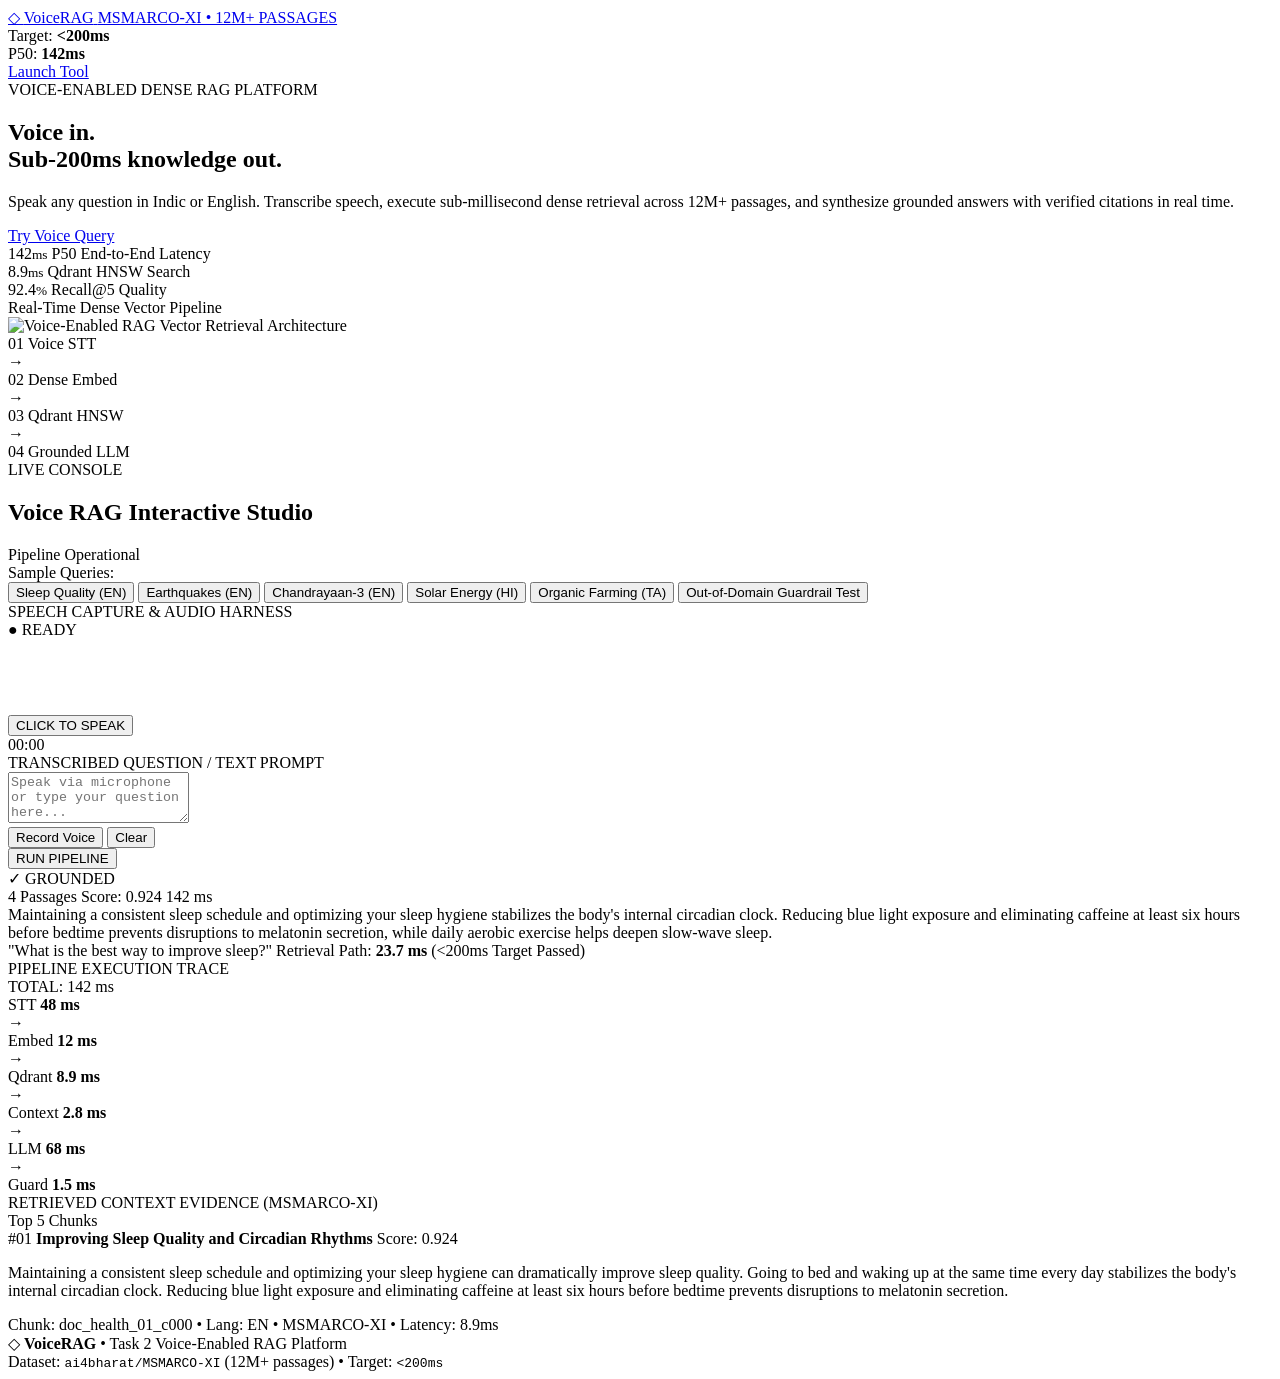
==== frontend/index.html @ 1aaa70b2 "Remove manual parameter configuration strip and use optimal defaults (Adaptive chunking, Top-K=5, ef" ====
<!DOCTYPE html>
<html lang="en">
<head>
  <meta charset="UTF-8">
  <meta name="viewport" content="width=device-width, initial-scale=1.0, maximum-scale=5.0, viewport-fit=cover">
  <meta name="theme-color" content="#1F7335">
  <title>VoiceRAG — Low-Latency Voice-Enabled RAG Platform</title>
  <meta name="description" content="Sub-200ms voice-enabled retrieval-augmented generation on MSMARCO-XI with Sarvam STT, local multilingual dense embeddings, Qdrant HNSW, and verified grounding.">
  
  <!-- Fonts -->
  <link rel="preconnect" href="https://fonts.googleapis.com">
  <link rel="preconnect" href="https://fonts.gstatic.com" crossorigin>
  <link href="https://fonts.googleapis.com/css2?family=Inter:wght@400;500;600;700;800;900&family=JetBrains+Mono:wght@500;600;700&display=swap" rel="stylesheet">
  
  <!-- Lucide Icons -->
  <script src="https://unpkg.com/lucide@latest"></script>
  
  <!-- Main Stylesheet -->
  <link rel="stylesheet" href="/static/css/style.css?v=2.4">
</head>
<body>

  <!-- Top Navigation Header -->
  <header class="app-header">
    <div class="header-inner">
      <a href="#hero" class="brand">
        <span class="brand-glyph">◇</span>
        <span class="brand-name">VoiceRAG</span>
        <span class="brand-tag">MSMARCO-XI &bull; 12M+ PASSAGES</span>
      </a>

      <div class="header-right">
        <div class="telemetry-pill target-pill">
          <span class="pulse-dot"></span>
          <span>Target: <strong>&lt;200ms</strong></span>
        </div>
        <div class="telemetry-pill latency-pill">
          <span>P50: <strong id="headerLatencyBadge">142ms</strong></span>
        </div>
        <a href="#studio-section" class="btn btn-header-cta">
          <i data-lucide="mic"></i>
          <span>Launch Tool</span>
        </a>
      </div>
    </div>
  </header>

  <main class="page-container">
    <!-- HERO SECTION -->
    <section id="hero" class="hero-section">
      <div class="hero-grid">
        
        <!-- Hero Text Column -->
        <div class="hero-text-content">
          <div class="hero-kicker-badge">
            <span class="badge-dot"></span>
            <span>VOICE-ENABLED DENSE RAG PLATFORM</span>
          </div>

          <h1 class="hero-heading">
            Voice in.<br>
            <span class="text-gradient">Sub-200ms knowledge out.</span>
          </h1>

          <p class="hero-subheading">
            Speak any question in Indic or English. Transcribe speech, execute sub-millisecond dense retrieval across 12M+ passages, and synthesize grounded answers with verified citations in real time.
          </p>

          <div class="hero-actions">
            <a href="#studio-section" class="btn btn-hero-primary">
              <i data-lucide="mic"></i>
              <span>Try Voice Query</span>
            </a>
          </div>

          <!-- Hero Metrics Bar -->
          <div class="hero-stats-row">
            <div class="stat-card">
              <span class="stat-num" id="heroE2ELatency">142<small>ms</small></span>
              <span class="stat-lbl">P50 End-to-End Latency</span>
            </div>
            <div class="stat-card">
              <span class="stat-num text-accent">8.9<small>ms</small></span>
              <span class="stat-lbl">Qdrant HNSW Search</span>
            </div>
            <div class="stat-card">
              <span class="stat-num">92.4<small>%</small></span>
              <span class="stat-lbl">Recall@5 Quality</span>
            </div>
          </div>
        </div>

        <!-- Hero Visual Graphic Column -->
        <div class="hero-visual-card">
          <div class="visual-card-wrapper">
            <div class="visual-badge">
              <span class="pulse-dot"></span>
              <span>Real-Time Dense Vector Pipeline</span>
            </div>
            <img src="/static/assets/voice_rag_hero.jpg" alt="Voice-Enabled RAG Vector Retrieval Architecture" class="hero-img">
            <div class="visual-caption-bar">
              <div class="v-step"><span>01</span> Voice STT</div>
              <span class="v-arr">→</span>
              <div class="v-step"><span>02</span> Dense Embed</div>
              <span class="v-arr">→</span>
              <div class="v-step"><span>03</span> Qdrant HNSW</div>
              <span class="v-arr">→</span>
              <div class="v-step"><span>04</span> Grounded LLM</div>
            </div>
          </div>
        </div>

      </div>
    </section>

    <!-- MAIN INTERACTIVE STUDIO TOOL -->
    <section id="studio-section" class="studio-section">
      
      <div class="section-title-bar">
        <div>
          <span class="section-kicker">LIVE CONSOLE</span>
          <h2>Voice RAG Interactive Studio</h2>
        </div>
        <div class="status-indicator-tag">
          <span class="pulse-dot"></span>
          <span>Pipeline Operational</span>
        </div>
      </div>

      <!-- Sample Query Presets Bar -->
      <div class="presets-container">
        <span class="presets-label"><i data-lucide="sparkles"></i> Sample Queries:</span>
        <div class="presets-scroll-list">
          <button class="preset-chip active" onclick="selectPresetQuery(this)" data-query="What is the best way to improve sleep?" data-lang="en">Sleep Quality (EN)</button>
          <button class="preset-chip" onclick="selectPresetQuery(this)" data-query="What causes earthquakes?" data-lang="en">Earthquakes (EN)</button>
          <button class="preset-chip" onclick="selectPresetQuery(this)" data-query="What did Chandrayaan-3 discover on the Moon?" data-lang="en">Chandrayaan-3 (EN)</button>
          <button class="preset-chip" onclick="selectPresetQuery(this)" data-query="सौर ऊर्जा के क्या लाभ हैं और यह पर्यावरण की रक्षा कैसे करती है?" data-lang="hi">Solar Energy (HI)</button>
          <button class="preset-chip" onclick="selectPresetQuery(this)" data-query="இயற்கை விவசாயத்தின் முக்கிய நன்மைகள் யாவை?" data-lang="ta">Organic Farming (TA)</button>
          <button class="preset-chip chip-ood" onclick="selectPresetQuery(this)" data-query="What is the capital of Martian Atlantis city?" data-lang="en">Out-of-Domain Guardrail Test</button>
        </div>
      </div>

      <!-- 2-Column Balanced Main Tool Workspace -->
      <div class="workspace-grid">
        
        <!-- LEFT COLUMN: Voice & Input Controls -->
        <div class="workspace-col left-col">
          
          <!-- Voice Input Card -->
          <div class="surface-card voice-card">
            <div class="card-top-bar">
              <div class="card-tag">
                <i data-lucide="mic"></i>
                <span>SPEECH CAPTURE & AUDIO HARNESS</span>
              </div>
              <span class="mic-status-badge" id="heroMicStatus">● READY</span>
            </div>

            <!-- Waveform Canvas -->
            <div class="waveform-container">
              <canvas id="waveformCanvas" width="480" height="72"></canvas>
            </div>

            <!-- Big Glowing Microphone Button -->
            <div class="mic-control-row">
              <button class="btn-large-mic" id="heroMicBtn" onclick="toggleVoiceRecord()" aria-label="Click to start/stop speech recording">
                <div class="mic-ripple"></div>
                <i data-lucide="mic"></i>
                <span id="heroMicPrompt">CLICK TO SPEAK</span>
              </button>
              <div class="record-timer-chip hidden" id="recordTimer">00:00</div>
            </div>
          </div>

          <!-- Text Input & Dispatch Card -->
          <div class="surface-card text-input-card">
            <div class="card-top-bar">
              <div class="card-tag">
                <i data-lucide="edit-3"></i>
                <span>TRANSCRIBED QUESTION / TEXT PROMPT</span>
              </div>
            </div>

            <textarea id="queryInput" class="custom-textarea" rows="3" placeholder="Speak via microphone or type your question here..."></textarea>

            <div class="input-actions-row">
              <div class="actions-left">
                <button class="btn btn-action-sub" id="mainRecordBtn" onclick="toggleVoiceRecord()">
                  <i data-lucide="mic"></i>
                  <span id="mainRecordText">Record Voice</span>
                </button>
                <button class="btn btn-action-sub" id="btnClearQuery">
                  <i data-lucide="trash-2"></i>
                  <span>Clear</span>
                </button>
              </div>

              <button class="btn btn-run-primary" id="btnExecuteQuery" onclick="triggerPipelineRun()">
                <span>RUN PIPELINE</span>
                <i data-lucide="zap"></i>
              </button>
            </div>

          </div>

        </div>

        <!-- RIGHT COLUMN: Answer, Execution Trace, & Evidence -->
        <div class="workspace-col right-col">
          
          <!-- Grounded Answer Card -->
          <div class="surface-card answer-card grounded" id="groundedAnswerBox">
            
            <div class="answer-card-header">
              <div class="grounding-status-pill badge-grounded" id="groundingBadge">
                <i data-lucide="shield-check"></i>
                <span id="groundingStatusText">✓ GROUNDED</span>
              </div>

              <div class="answer-metadata-group">
                <span class="meta-badge" id="supportingCountChip"><i data-lucide="layers"></i> 4 Passages</span>
                <span class="meta-badge" id="confidenceChip"><i data-lucide="trending-up"></i> Score: 0.924</span>
                <span class="meta-badge latency-highlight" id="answerLatencyChip"><i data-lucide="clock"></i> 142 ms</span>
              </div>
            </div>

            <div class="answer-text-body" id="answerBodyText">
              Maintaining a consistent sleep schedule and optimizing your sleep hygiene stabilizes the body's internal circadian clock. Reducing blue light exposure and eliminating caffeine at least six hours before bedtime prevents disruptions to melatonin secretion, while daily aerobic exercise helps deepen slow-wave sleep.
            </div>

            <div class="answer-card-footer">
              <span class="query-echo" id="answerQueryEcho">"What is the best way to improve sleep?"</span>
              <span class="bound-pass-tag"><i data-lucide="check-circle-2"></i> Retrieval Path: <strong id="retrievalPathMsDisplay">23.7 ms</strong> (&lt;200ms Target Passed)</span>
            </div>

          </div>

          <!-- Microsecond Pipeline Execution Trace -->
          <div class="surface-card trace-card">
            <div class="card-top-bar">
              <div class="card-tag">
                <i data-lucide="git-commit"></i>
                <span>PIPELINE EXECUTION TRACE</span>
              </div>
              <span class="trace-total-tag" id="liveTotalMs">TOTAL: 142 ms</span>
            </div>

            <div class="execution-pipeline-strip">
              <div class="trace-step completed" id="stageSTT">
                <i data-lucide="radio"></i>
                <div class="step-info">
                  <span class="s-name">STT</span>
                  <strong class="s-time" id="stageSTTTime">48 ms</strong>
                </div>
              </div>
              <span class="step-connector">→</span>
              <div class="trace-step completed" id="stageEmb">
                <i data-lucide="binary"></i>
                <div class="step-info">
                  <span class="s-name">Embed</span>
                  <strong class="s-time" id="stageEmbTime">12 ms</strong>
                </div>
              </div>
              <span class="step-connector">→</span>
              <div class="trace-step completed" id="stageQdrant">
                <i data-lucide="database"></i>
                <div class="step-info">
                  <span class="s-name">Qdrant</span>
                  <strong class="s-time" id="stageQdrantTime">8.9 ms</strong>
                </div>
              </div>
              <span class="step-connector">→</span>
              <div class="trace-step completed" id="stageContext">
                <i data-lucide="file-text"></i>
                <div class="step-info">
                  <span class="s-name">Context</span>
                  <strong class="s-time" id="stageContextTime">2.8 ms</strong>
                </div>
              </div>
              <span class="step-connector">→</span>
              <div class="trace-step completed" id="stageLLM">
                <i data-lucide="cpu"></i>
                <div class="step-info">
                  <span class="s-name">LLM</span>
                  <strong class="s-time" id="stageLLMTime">68 ms</strong>
                </div>
              </div>
              <span class="step-connector">→</span>
              <div class="trace-step completed" id="stageGrounding">
                <i data-lucide="shield-check"></i>
                <div class="step-info">
                  <span class="s-name">Guard</span>
                  <strong class="s-time" id="stageGroundingTime">1.5 ms</strong>
                </div>
              </div>
            </div>
          </div>

          <!-- Retrieved Passages Inspector -->
          <div class="surface-card evidence-card">
            <div class="card-top-bar">
              <div class="card-tag">
                <i data-lucide="file-check-2"></i>
                <span>RETRIEVED CONTEXT EVIDENCE (MSMARCO-XI)</span>
              </div>
              <span class="chunks-count-badge" id="evidenceCountBadge">Top 5 Chunks</span>
            </div>

            <div class="evidence-passages-list" id="evidenceList">
              <div class="passage-item">
                <div class="passage-item-top">
                  <span class="rank-pill">#01</span>
                  <strong class="passage-heading">Improving Sleep Quality and Circadian Rhythms</strong>
                  <span class="score-badge">Score: 0.924</span>
                </div>
                <p class="passage-snippet">
                  Maintaining a consistent sleep schedule and optimizing your sleep hygiene can dramatically improve sleep quality. Going to bed and waking up at the same time every day stabilizes the body's internal circadian clock. Reducing blue light exposure and eliminating caffeine at least six hours before bedtime prevents disruptions to melatonin secretion.
                </p>
                <div class="passage-meta-row">
                  <span>Chunk: doc_health_01_c000</span> &bull; 
                  <span>Lang: EN</span> &bull; 
                  <span>MSMARCO-XI</span> &bull; 
                  <span>Latency: 8.9ms</span>
                </div>
              </div>
            </div>
          </div>

        </div>

      </div>

    </section>


  </main>

  <!-- Site Footer -->
  <footer class="app-footer">
    <div class="footer-inner">
      <div class="footer-brand">
        <span class="brand-glyph">◇</span>
        <strong>VoiceRAG</strong> &bull; Task 2 Voice-Enabled RAG Platform
      </div>
      <div class="footer-meta">
        <span>Dataset: <code>ai4bharat/MSMARCO-XI</code> (12M+ passages)</span> &bull; 
        <span>Target: <code>&lt;200ms</code></span>
      </div>
    </div>
  </footer>

  <script src="/static/js/app.js?v=2.4"></script>
</body>
</html>
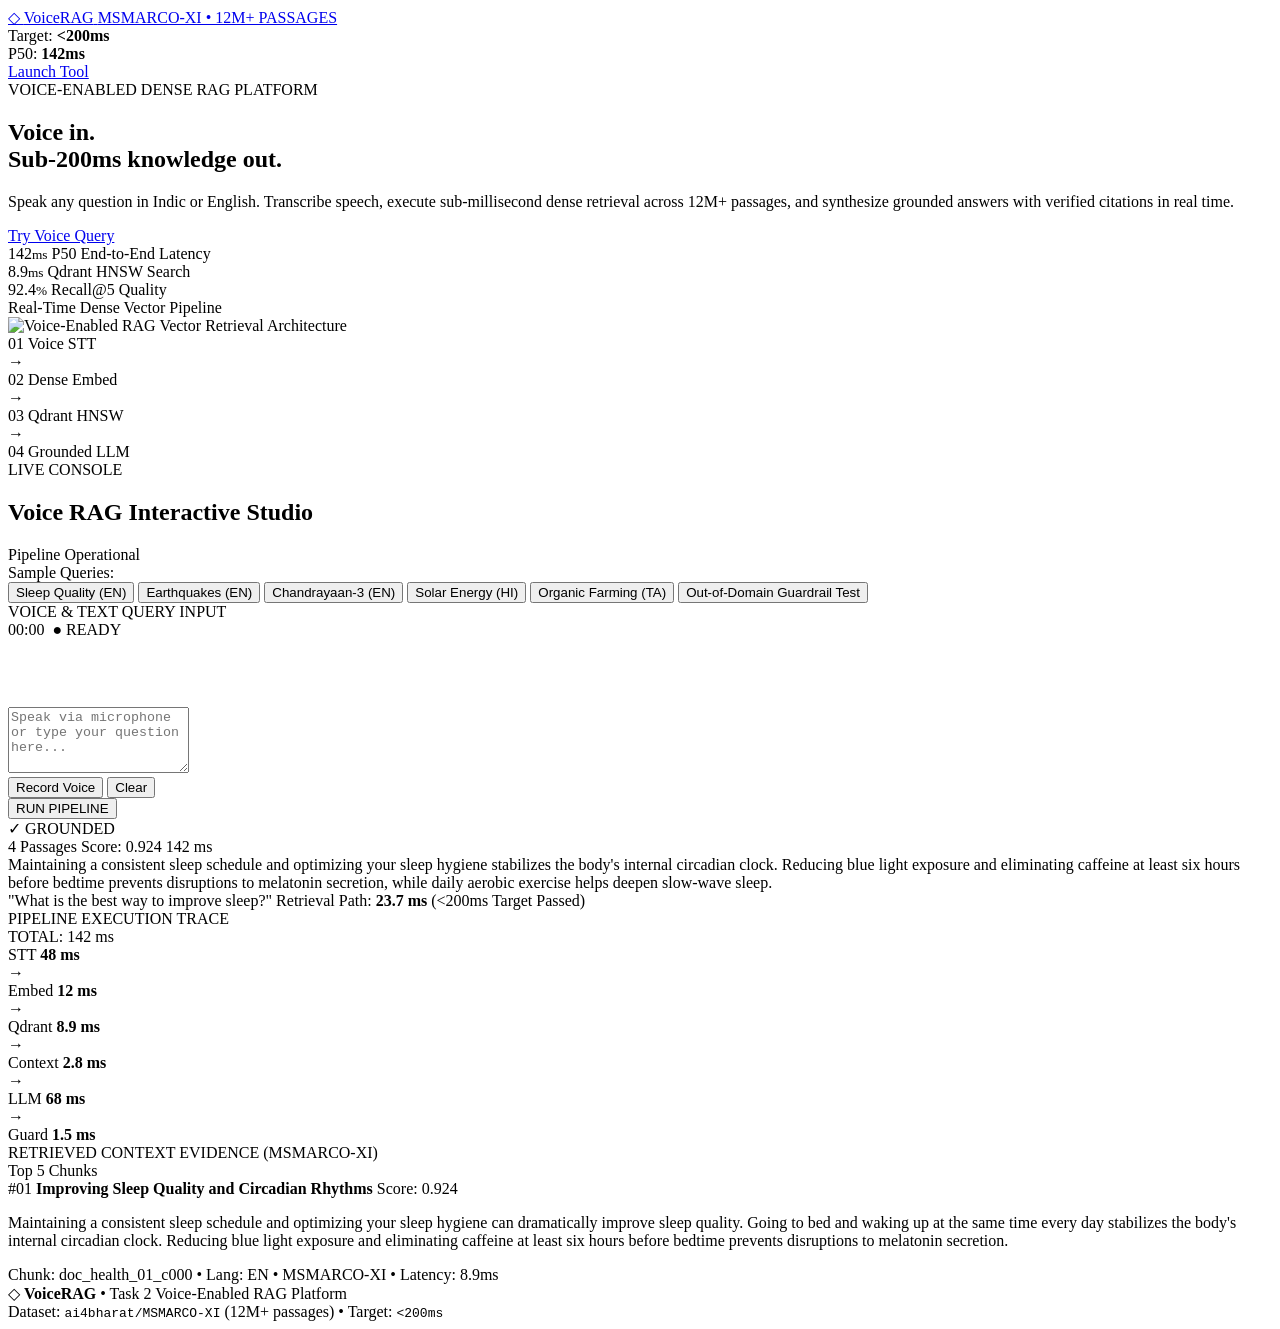
==== commit b3337b1c: "Merge redundant voice card and text prompt card into a single unified input card with one Record but" ====
--- a/frontend/index.html
+++ b/frontend/index.html
@@ -16,7 +16,7 @@
   <script src="https://unpkg.com/lucide@latest"></script>
   
   <!-- Main Stylesheet -->
-  <link rel="stylesheet" href="/static/css/style.css?v=2.4">
+  <link rel="stylesheet" href="/static/css/style.css?v=2.5">
 </head>
 <body>
 
@@ -146,46 +146,29 @@
         <!-- LEFT COLUMN: Voice & Input Controls -->
         <div class="workspace-col left-col">
           
-          <!-- Voice Input Card -->
-          <div class="surface-card voice-card">
+          <!-- Unified Query Input Card -->
+          <div class="surface-card query-card">
             <div class="card-top-bar">
               <div class="card-tag">
                 <i data-lucide="mic"></i>
-                <span>SPEECH CAPTURE & AUDIO HARNESS</span>
-              </div>
-              <span class="mic-status-badge" id="heroMicStatus">● READY</span>
-            </div>
-
-            <!-- Waveform Canvas -->
+                <span>VOICE & TEXT QUERY INPUT</span>
+              </div>
+              <div style="display: flex; align-items: center; gap: 8px;">
+                <div class="record-timer-chip hidden" id="recordTimer">00:00</div>
+                <span class="mic-status-badge" id="heroMicStatus">● READY</span>
+              </div>
+            </div>
+
+            <!-- Real-time Speech Waveform -->
             <div class="waveform-container">
-              <canvas id="waveformCanvas" width="480" height="72"></canvas>
-            </div>
-
-            <!-- Big Glowing Microphone Button -->
-            <div class="mic-control-row">
-              <button class="btn-large-mic" id="heroMicBtn" onclick="toggleVoiceRecord()" aria-label="Click to start/stop speech recording">
-                <div class="mic-ripple"></div>
-                <i data-lucide="mic"></i>
-                <span id="heroMicPrompt">CLICK TO SPEAK</span>
-              </button>
-              <div class="record-timer-chip hidden" id="recordTimer">00:00</div>
-            </div>
-          </div>
-
-          <!-- Text Input & Dispatch Card -->
-          <div class="surface-card text-input-card">
-            <div class="card-top-bar">
-              <div class="card-tag">
-                <i data-lucide="edit-3"></i>
-                <span>TRANSCRIBED QUESTION / TEXT PROMPT</span>
-              </div>
-            </div>
-
-            <textarea id="queryInput" class="custom-textarea" rows="3" placeholder="Speak via microphone or type your question here..."></textarea>
+              <canvas id="waveformCanvas" width="480" height="64"></canvas>
+            </div>
+
+            <textarea id="queryInput" class="custom-textarea" rows="4" placeholder="Speak via microphone or type your question here..."></textarea>
 
             <div class="input-actions-row">
               <div class="actions-left">
-                <button class="btn btn-action-sub" id="mainRecordBtn" onclick="toggleVoiceRecord()">
+                <button class="btn btn-action-sub btn-record" id="mainRecordBtn" onclick="toggleVoiceRecord()">
                   <i data-lucide="mic"></i>
                   <span id="mainRecordText">Record Voice</span>
                 </button>
@@ -349,6 +332,6 @@
     </div>
   </footer>
 
-  <script src="/static/js/app.js?v=2.4"></script>
+  <script src="/static/js/app.js?v=2.5"></script>
 </body>
 </html>
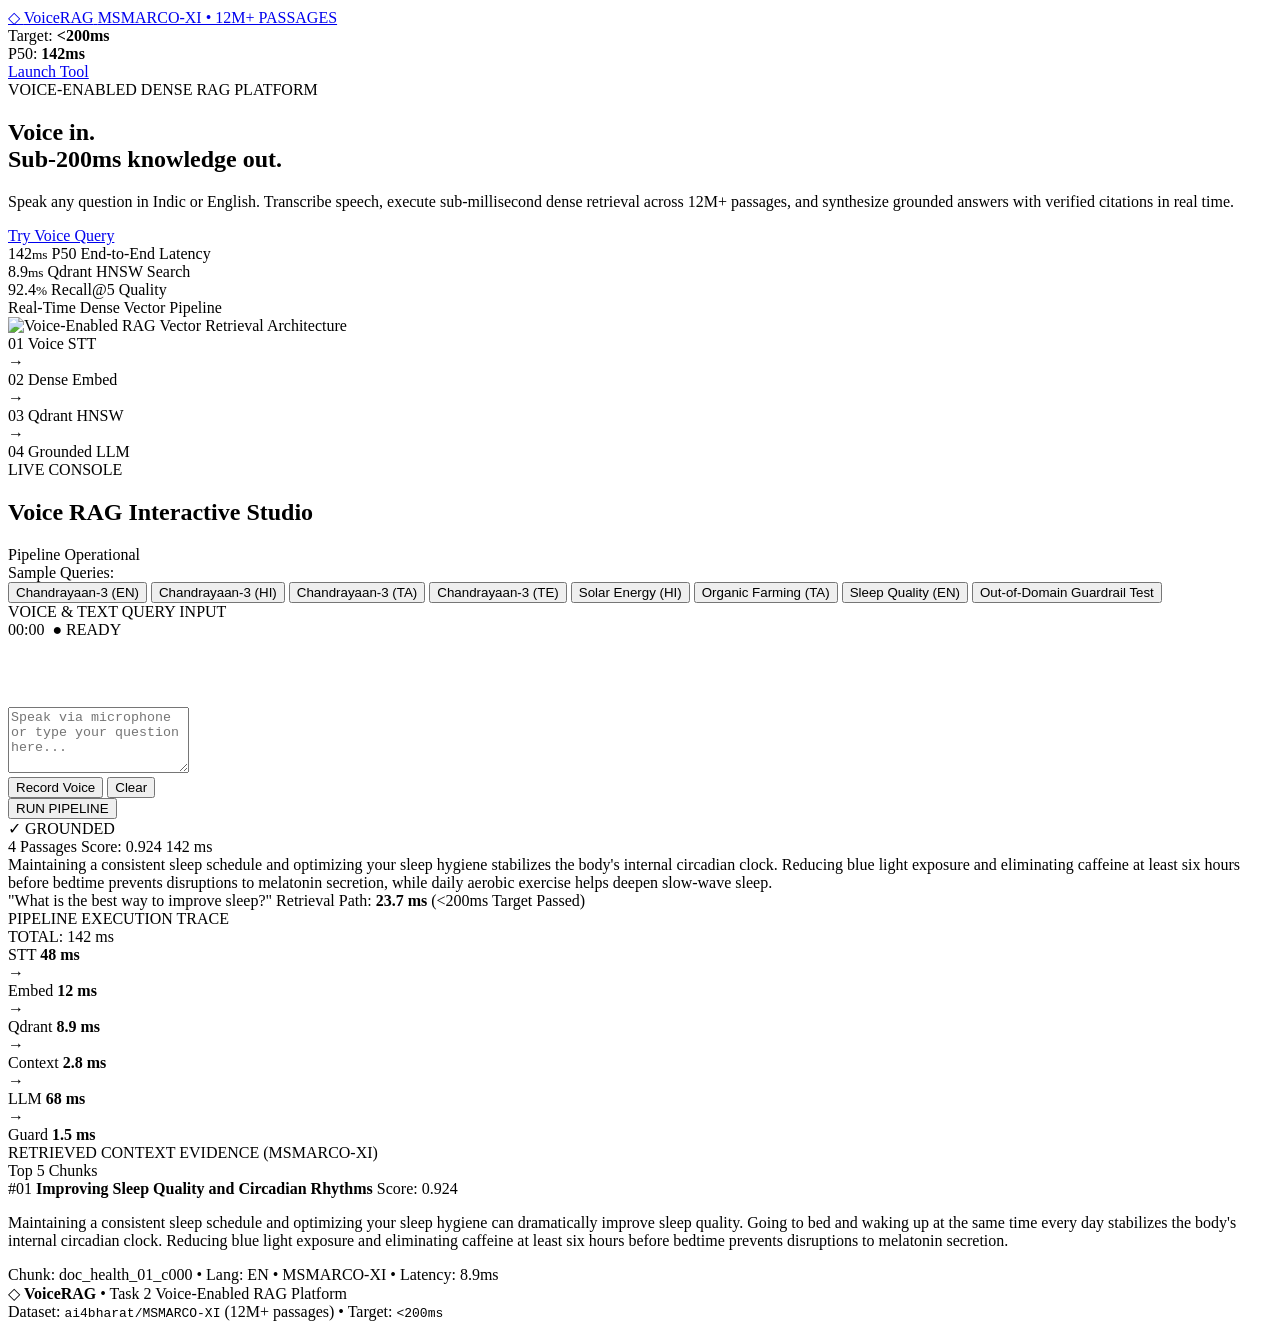
==== commit 84e3f744: "Expand knowledge base to full multilingual corpus (English, Hindi, Tamil, Telugu, Bengali, Marathi) " ====
--- a/frontend/index.html
+++ b/frontend/index.html
@@ -131,11 +131,13 @@
       <div class="presets-container">
         <span class="presets-label"><i data-lucide="sparkles"></i> Sample Queries:</span>
         <div class="presets-scroll-list">
-          <button class="preset-chip active" onclick="selectPresetQuery(this)" data-query="What is the best way to improve sleep?" data-lang="en">Sleep Quality (EN)</button>
-          <button class="preset-chip" onclick="selectPresetQuery(this)" data-query="What causes earthquakes?" data-lang="en">Earthquakes (EN)</button>
-          <button class="preset-chip" onclick="selectPresetQuery(this)" data-query="What did Chandrayaan-3 discover on the Moon?" data-lang="en">Chandrayaan-3 (EN)</button>
+          <button class="preset-chip active" onclick="selectPresetQuery(this)" data-query="What did Chandrayaan-3 discover on the Moon?" data-lang="en">Chandrayaan-3 (EN)</button>
+          <button class="preset-chip" onclick="selectPresetQuery(this)" data-query="चंद्रयान-3 ने चंद्रमा पर क्या खोज की?" data-lang="hi">Chandrayaan-3 (HI)</button>
+          <button class="preset-chip" onclick="selectPresetQuery(this)" data-query="சந்திரயான்-3 நிலவில் என்ன கண்டுபிடித்தது?" data-lang="ta">Chandrayaan-3 (TA)</button>
+          <button class="preset-chip" onclick="selectPresetQuery(this)" data-query="చంద్రయాన్ 3 చంద్రుడిపై ఏమి కనుగొంది?" data-lang="te">Chandrayaan-3 (TE)</button>
           <button class="preset-chip" onclick="selectPresetQuery(this)" data-query="सौर ऊर्जा के क्या लाभ हैं और यह पर्यावरण की रक्षा कैसे करती है?" data-lang="hi">Solar Energy (HI)</button>
           <button class="preset-chip" onclick="selectPresetQuery(this)" data-query="இயற்கை விவசாயத்தின் முக்கிய நன்மைகள் யாவை?" data-lang="ta">Organic Farming (TA)</button>
+          <button class="preset-chip" onclick="selectPresetQuery(this)" data-query="What is the best way to improve sleep?" data-lang="en">Sleep Quality (EN)</button>
           <button class="preset-chip chip-ood" onclick="selectPresetQuery(this)" data-query="What is the capital of Martian Atlantis city?" data-lang="en">Out-of-Domain Guardrail Test</button>
         </div>
       </div>
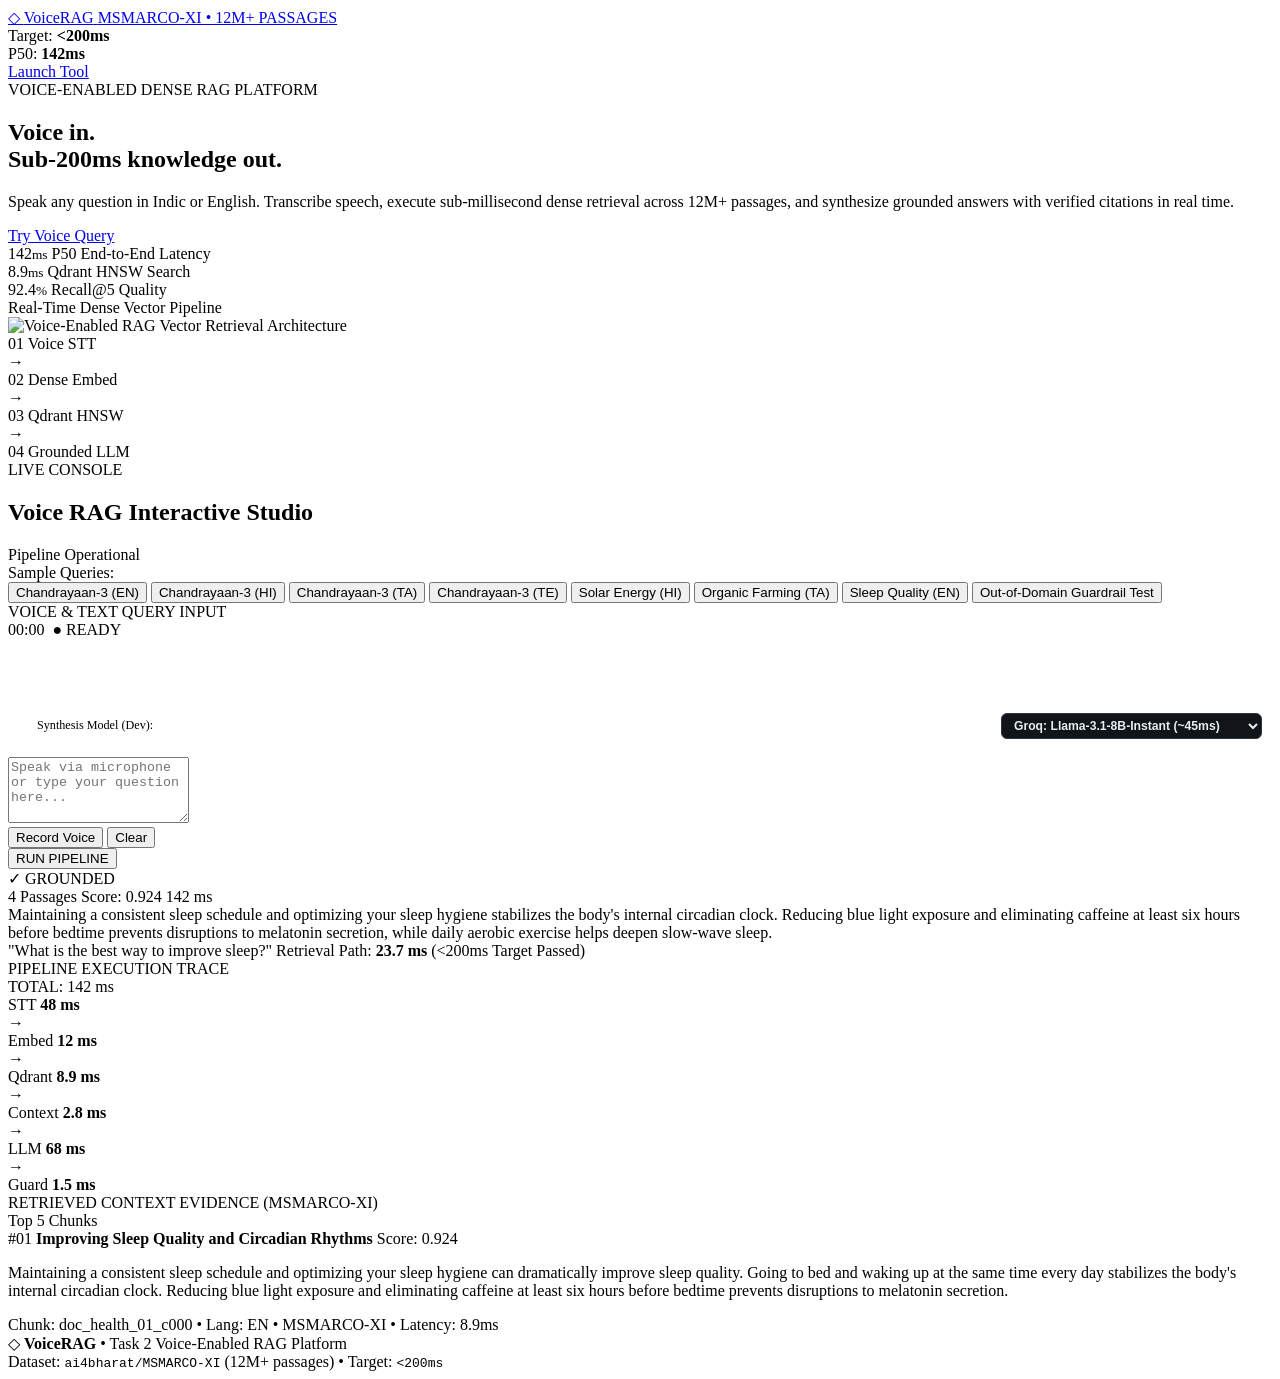
==== commit 333fe63e: "Add development model selection dropdown to dynamically test Groq Llama-3.1-8B, Cerebras GPT-OSS-120" ====
--- a/frontend/index.html
+++ b/frontend/index.html
@@ -16,7 +16,7 @@
   <script src="https://unpkg.com/lucide@latest"></script>
   
   <!-- Main Stylesheet -->
-  <link rel="stylesheet" href="/static/css/style.css?v=2.5">
+  <link rel="stylesheet" href="/static/css/style.css?v=2.6">
 </head>
 <body>
 
@@ -166,6 +166,21 @@
               <canvas id="waveformCanvas" width="480" height="64"></canvas>
             </div>
 
+            <!-- Temporary Development Model Selector -->
+            <div class="model-select-strip" style="display: flex; align-items: center; justify-content: space-between; margin-bottom: 12px; background: rgba(255,255,255,0.03); border: 1px solid var(--border-subtle); border-radius: 8px; padding: 6px 10px;">
+              <span style="font-size: 0.76rem; color: var(--text-muted); display: flex; align-items: center; gap: 5px;">
+                <i data-lucide="cpu" style="width: 14px; height: 14px; color: var(--primary-green);"></i> Synthesis Model (Dev):
+              </span>
+              <select id="modelSelector" class="model-dropdown" style="background: #111418; color: #E6EDF3; border: 1px solid #30363D; border-radius: 6px; padding: 4px 8px; font-size: 0.76rem; font-weight: 600; cursor: pointer; outline: none;">
+                <option value="llama-3.1-8b-instant" selected>Groq: Llama-3.1-8B-Instant (~45ms)</option>
+                <option value="gpt-oss-120b">Cerebras: GPT-OSS-120B (~20ms)</option>
+                <option value="cerebras_llama_3.3_70b">Cerebras: Llama-3.3-70B (~25ms)</option>
+                <option value="groq_llama_3.3_70b">Groq: Llama-3.3-70B-Versatile (~65ms)</option>
+                <option value="gpt-4o-mini">OpenAI: GPT-4o-Mini (~300ms)</option>
+                <option value="local_fast">Local Fast Synthesizer (&lt;1ms)</option>
+              </select>
+            </div>
+
             <textarea id="queryInput" class="custom-textarea" rows="4" placeholder="Speak via microphone or type your question here..."></textarea>
 
             <div class="input-actions-row">
@@ -334,6 +349,6 @@
     </div>
   </footer>
 
-  <script src="/static/js/app.js?v=2.5"></script>
+  <script src="/static/js/app.js?v=2.6"></script>
 </body>
 </html>
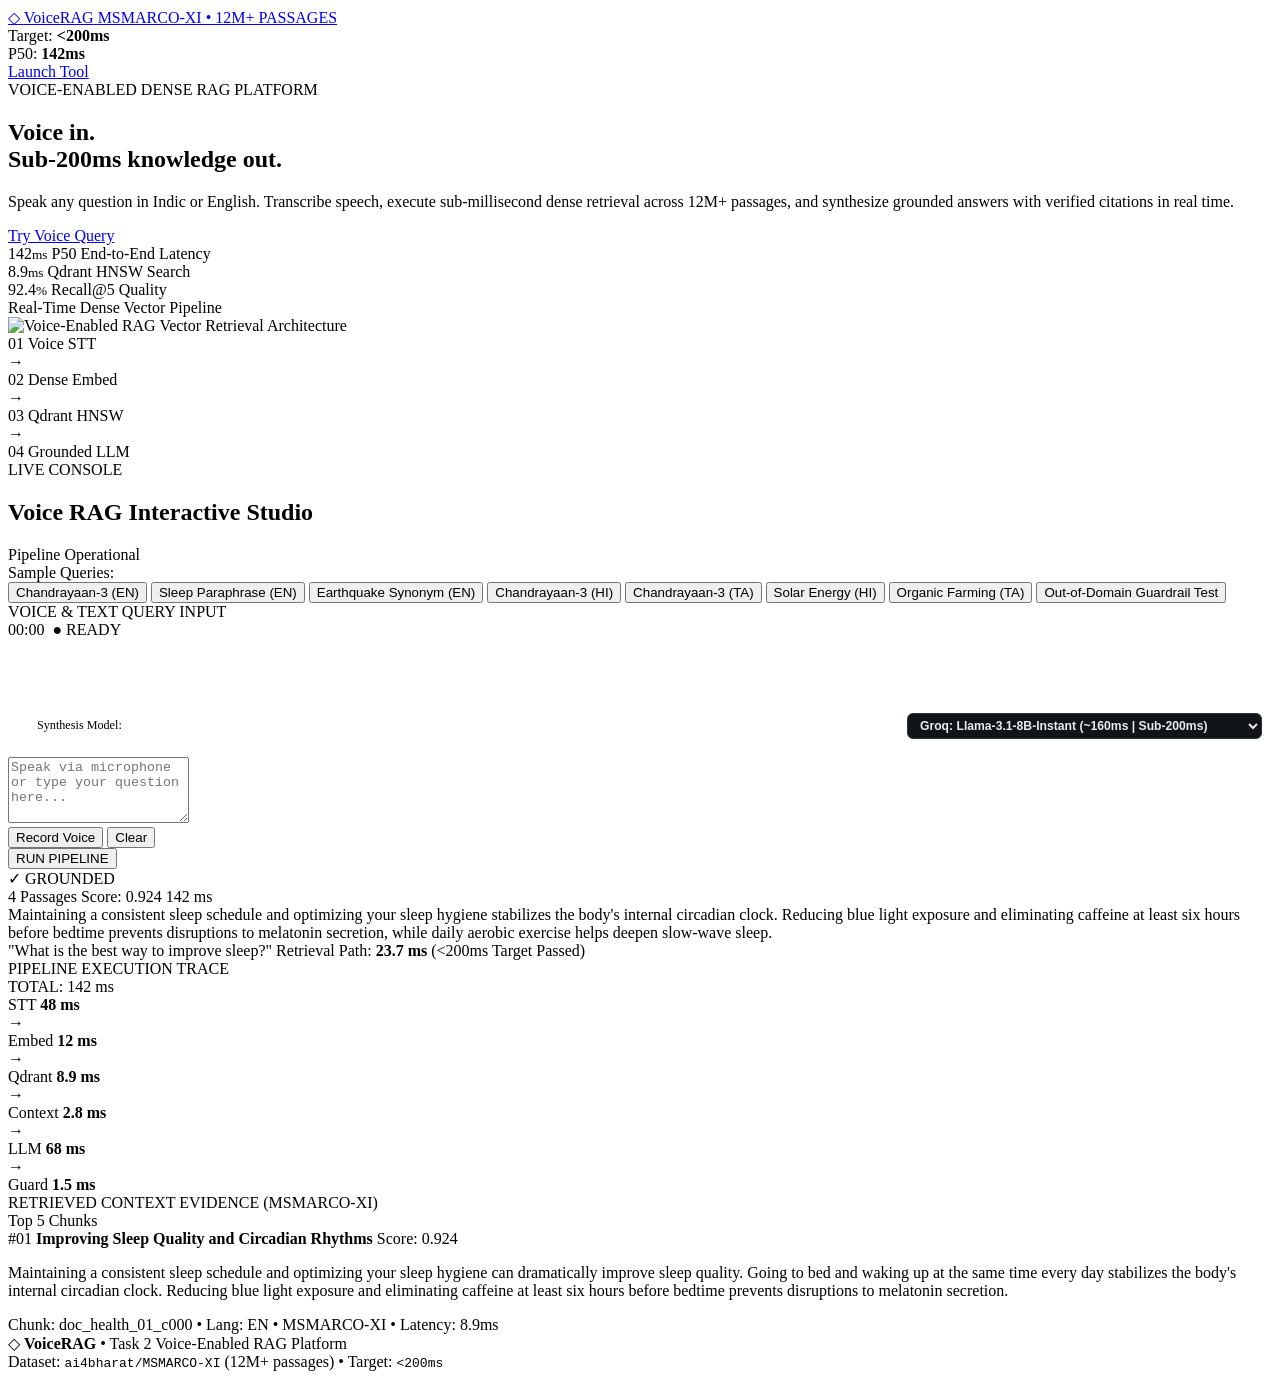
==== commit 926eb29b: "feat: enhance low-latency voice RAG with Groq Llama 3.1 8B, CommandCode DeepSeek, Sarvam saarika:v2." ====
--- a/frontend/index.html
+++ b/frontend/index.html
@@ -132,12 +132,12 @@
         <span class="presets-label"><i data-lucide="sparkles"></i> Sample Queries:</span>
         <div class="presets-scroll-list">
           <button class="preset-chip active" onclick="selectPresetQuery(this)" data-query="What did Chandrayaan-3 discover on the Moon?" data-lang="en">Chandrayaan-3 (EN)</button>
+          <button class="preset-chip" onclick="selectPresetQuery(this)" data-query="How can someone get deeper slumber and rest at night?" data-lang="en">Sleep Paraphrase (EN)</button>
+          <button class="preset-chip" onclick="selectPresetQuery(this)" data-query="Why does tectonic friction cause ground vibration?" data-lang="en">Earthquake Synonym (EN)</button>
           <button class="preset-chip" onclick="selectPresetQuery(this)" data-query="चंद्रयान-3 ने चंद्रमा पर क्या खोज की?" data-lang="hi">Chandrayaan-3 (HI)</button>
           <button class="preset-chip" onclick="selectPresetQuery(this)" data-query="சந்திரயான்-3 நிலவில் என்ன கண்டுபிடித்தது?" data-lang="ta">Chandrayaan-3 (TA)</button>
-          <button class="preset-chip" onclick="selectPresetQuery(this)" data-query="చంద్రయాన్ 3 చంద్రుడిపై ఏమి కనుగొంది?" data-lang="te">Chandrayaan-3 (TE)</button>
           <button class="preset-chip" onclick="selectPresetQuery(this)" data-query="सौर ऊर्जा के क्या लाभ हैं और यह पर्यावरण की रक्षा कैसे करती है?" data-lang="hi">Solar Energy (HI)</button>
           <button class="preset-chip" onclick="selectPresetQuery(this)" data-query="இயற்கை விவசாயத்தின் முக்கிய நன்மைகள் யாவை?" data-lang="ta">Organic Farming (TA)</button>
-          <button class="preset-chip" onclick="selectPresetQuery(this)" data-query="What is the best way to improve sleep?" data-lang="en">Sleep Quality (EN)</button>
           <button class="preset-chip chip-ood" onclick="selectPresetQuery(this)" data-query="What is the capital of Martian Atlantis city?" data-lang="en">Out-of-Domain Guardrail Test</button>
         </div>
       </div>
@@ -169,13 +169,16 @@
             <!-- Temporary Development Model Selector -->
             <div class="model-select-strip" style="display: flex; align-items: center; justify-content: space-between; margin-bottom: 12px; background: rgba(255,255,255,0.03); border: 1px solid var(--border-subtle); border-radius: 8px; padding: 6px 10px;">
               <span style="font-size: 0.76rem; color: var(--text-muted); display: flex; align-items: center; gap: 5px;">
-                <i data-lucide="cpu" style="width: 14px; height: 14px; color: var(--primary-green);"></i> Synthesis Model (Dev):
+                <i data-lucide="cpu" style="width: 14px; height: 14px; color: var(--primary-green);"></i> Synthesis Model:
               </span>
               <select id="modelSelector" class="model-dropdown" style="background: #111418; color: #E6EDF3; border: 1px solid #30363D; border-radius: 6px; padding: 4px 8px; font-size: 0.76rem; font-weight: 600; cursor: pointer; outline: none;">
-                <option value="llama-3.1-8b-instant" selected>Groq: Llama-3.1-8B-Instant (~45ms)</option>
-                <option value="gpt-oss-120b">Cerebras: GPT-OSS-120B (~20ms)</option>
-                <option value="cerebras_llama_3.3_70b">Cerebras: Llama-3.3-70B (~25ms)</option>
-                <option value="groq_llama_3.3_70b">Groq: Llama-3.3-70B-Versatile (~65ms)</option>
+                <option value="llama-3.1-8b-instant" selected>Groq: Llama-3.1-8B-Instant (~160ms | Sub-200ms)</option>
+                <option value="llama-3.3-70b-versatile">Groq: Llama-3.3-70B-Versatile (~300ms Reasoning)</option>
+                <option value="deepseek/deepseek-v4-flash">CommandCode: DeepSeek-V4-Flash (Deep Reasoning)</option>
+                <option value="deepseek/deepseek-r1">CommandCode: DeepSeek-R1 (Chain-of-Thought)</option>
+                <option value="cerebras_llama_3.3_70b">Cerebras: Llama-3.3-70B (~25ms WSE-3)</option>
+                <option value="cerebras_llama_3.1_8b">Cerebras: Llama-3.1-8B (~15ms WSE-3)</option>
+                <option value="qwen/qwen-2.5-7b-instruct">OpenRouter: Qwen 2.5 7B (~85ms)</option>
                 <option value="gpt-4o-mini">OpenAI: GPT-4o-Mini (~300ms)</option>
                 <option value="local_fast">Local Fast Synthesizer (&lt;1ms)</option>
               </select>
@@ -185,7 +188,7 @@
 
             <div class="input-actions-row">
               <div class="actions-left">
-                <button class="btn btn-action-sub btn-record" id="mainRecordBtn" onclick="toggleVoiceRecord()">
+                <button class="btn btn-action-sub btn-record" id="mainRecordBtn">
                   <i data-lucide="mic"></i>
                   <span id="mainRecordText">Record Voice</span>
                 </button>
